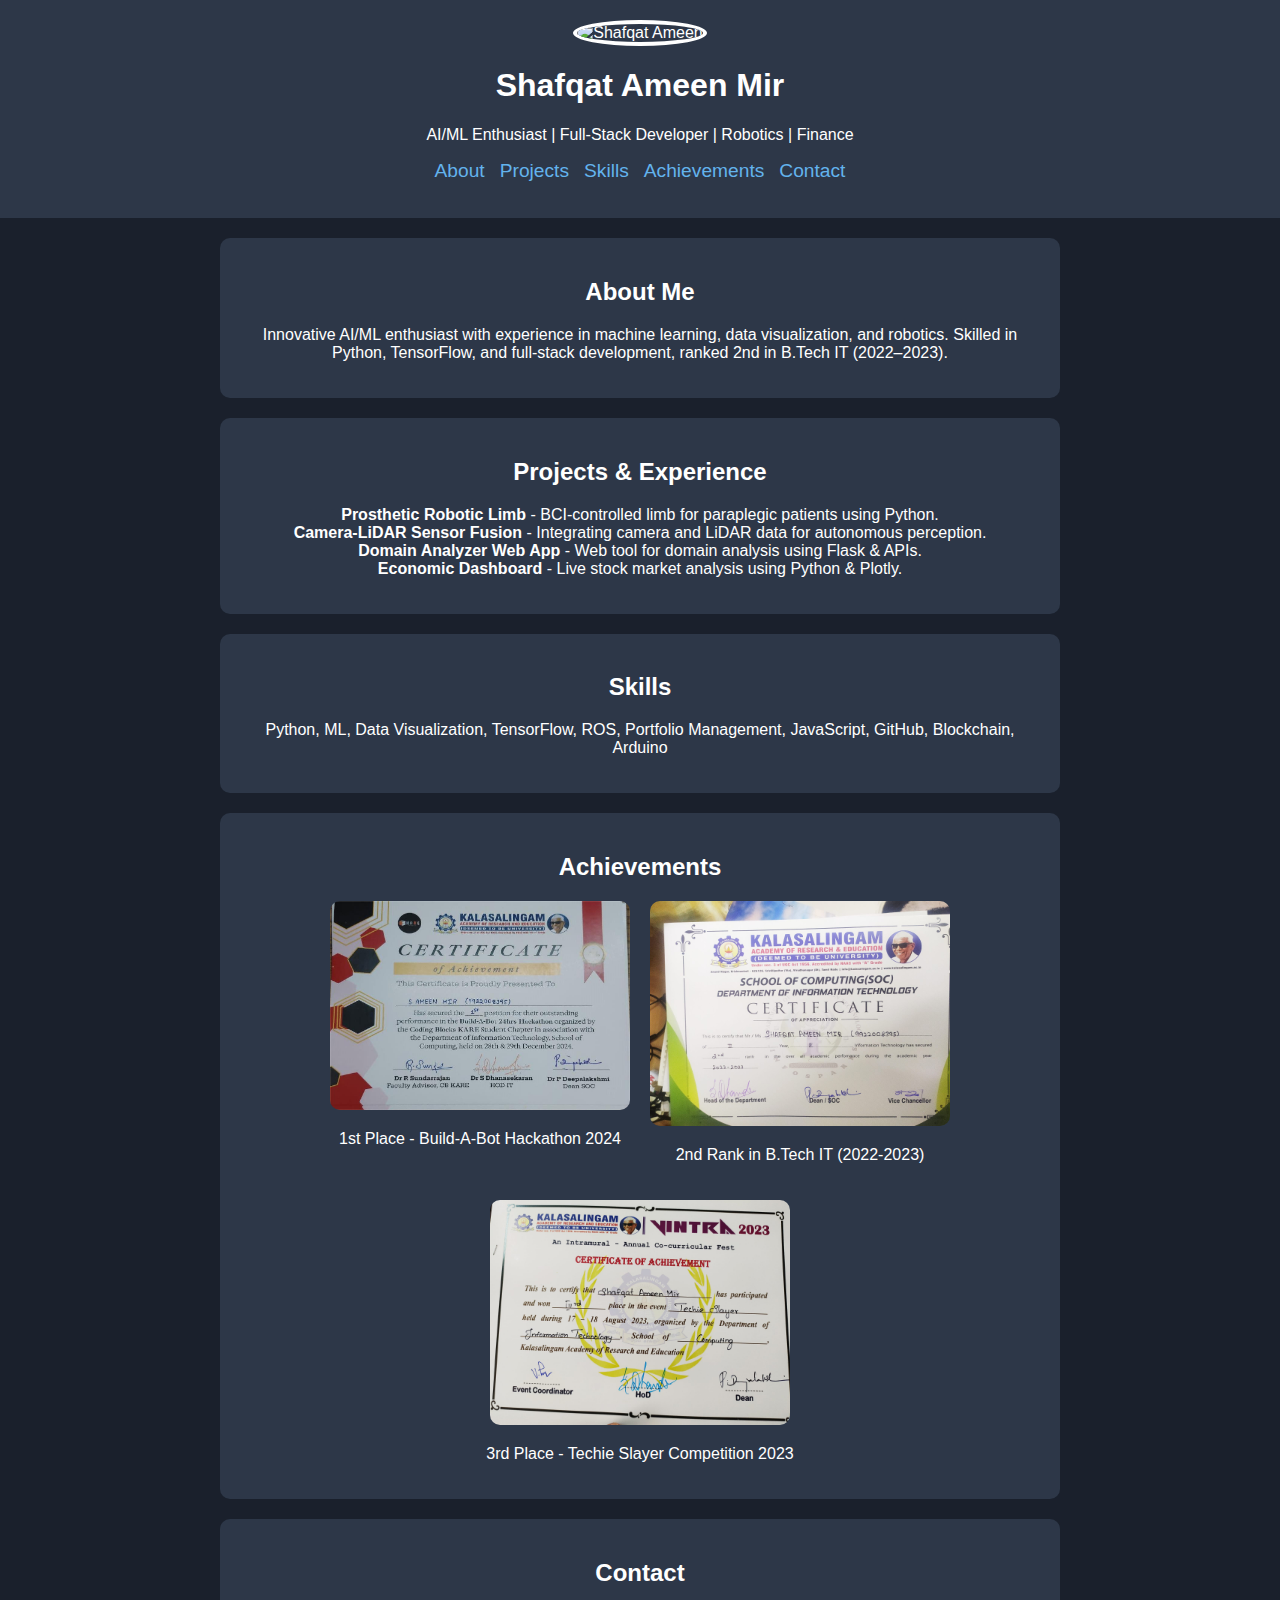
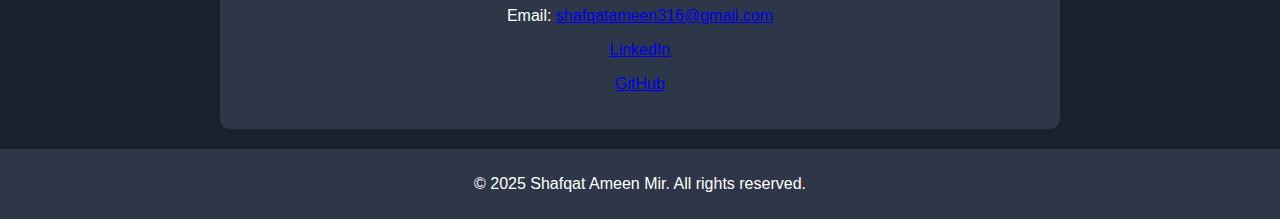
==== demo.html @ 9453c918 "added new features" ====
<!DOCTYPE html>
<html lang="en">
<head>
    <meta charset="UTF-8">
    <meta name="viewport" content="width=device-width, initial-scale=1.0">
    <title>Shafqat Ameen - Portfolio</title>
    <link rel="stylesheet" href="demo.css">
    <script defer src="script.js"></script>
</head>
<body>
    <header>
        <img src="content/formal.jpg" alt="Shafqat Ameen">
        <h1>Shafqat Ameen Mir</h1>
        <p>AI/ML Enthusiast | Full-Stack Developer | Robotics | Finance</p>
        <nav>
            <ul>
                <li><a href="#about">About</a></li>
                <li><a href="#projects">Projects</a></li>
                <li><a href="#skills">Skills</a></li>
                <li><a href="#achievements">Achievements</a></li>
                <li><a href="#contact">Contact</a></li>
            </ul>
        </nav>
    </header>
    
    <section id="about" class="content-section">
        <h2>About Me</h2>
        <p>Innovative AI/ML enthusiast with experience in machine learning, data visualization, and robotics. Skilled in Python, TensorFlow, and full-stack development, ranked 2nd in B.Tech IT (2022–2023).</p>
    </section>
    
    <section id="projects" class="content-section">
        <h2>Projects & Experience</h2>
        <ul>
            <li><strong>Prosthetic Robotic Limb</strong> - BCI-controlled limb for paraplegic patients using Python.</li>
            <li><strong>Camera-LiDAR Sensor Fusion</strong> - Integrating camera and LiDAR data for autonomous perception.</li>
            <li><strong>Domain Analyzer Web App</strong> - Web tool for domain analysis using Flask & APIs.</li>
            <li><strong>Economic Dashboard</strong> - Live stock market analysis using Python & Plotly.</li>
        </ul>
    </section>
    
    <section id="skills" class="content-section">
        <h2>Skills</h2>
        <p>Python, ML, Data Visualization, TensorFlow, ROS, Portfolio Management, JavaScript, GitHub, Blockchain, Arduino</p>
    </section>
    
    <section id="achievements" class="content-section">
        <h2>Achievements</h2>
        <div class="gallery">
            <div>
                <img src="content/achivement_bot.jpg" alt="Hackathon Win">
                <p>1st Place - Build-A-Bot Hackathon 2024</p>
            </div>
            <div>
                <img src="content/2nd_position_2nd_yr.jpg" alt="Academic Rank">
                <p>2nd Rank in B.Tech IT (2022-2023)</p>
            </div>
            <div>
                <img src="content/TechieSlayer_achievement.jpg" alt="Techie Slayer">
                <p>3rd Place - Techie Slayer Competition 2023</p>
            </div>
        </div>
    </section>
    
    <section id="contact" class="content-section">
        <h2>Contact</h2>
        <p>Email: <a href="mailto:shafqatameen316@gmail.com">shafqatameen316@gmail.com</a></p>
        <p><a href="https://www.linkedin.com/in/shafqat-ameen" target="_blank">LinkedIn</a></p>
        <p><a href="https://github.com/shafqatameen" target="_blank">GitHub</a></p>
    </section>
    
    <footer>
        <p>&copy; 2025 Shafqat Ameen Mir. All rights reserved.</p>
    </footer>

    <script>
        document.querySelectorAll('nav ul li a').forEach(anchor => {
            anchor.addEventListener('click', function(e) {
                e.preventDefault();
                const targetId = this.getAttribute('href').substring(1);
                document.getElementById(targetId).scrollIntoView({
                    behavior: 'smooth'
                });
            });
        });
    </script>
</body>
</html>
---- demo.css ----
/* styles.css */
body {
    background-color: #1a202c;
    color: white;
    font-family: Arial, sans-serif;
    margin: 0;
    padding: 0;
    text-align: center;
}

header {
    background-color: #2d3748;
    padding: 20px;
}

header img {
    width: 160px;
    height: 180px;
    border-radius: 50%;
    border: 4px solid white;
}

nav ul {
    list-style: none;
    padding: 0;
    display: flex;
    justify-content: center;
    gap: 15px;
}

nav ul li {
    display: inline;
}

nav ul li a {
    color: #63b3ed;
    text-decoration: none;
    font-size: 1.2rem;
}

.content-section {
    padding: 20px;
    margin: 20px auto;
    max-width: 800px;
    background-color: #2d3748;
    border-radius: 10px;
}

ul {
    list-style-type: none;
    padding: 0;
}

div.gallery {
    display: flex;
    flex-wrap: wrap;
    justify-content: center;
    gap: 20px;
}

div.gallery img {
    width: 100%;
    max-width: 300px;
    border-radius: 10px;
}

footer {
    background-color: #2d3748;
    padding: 10px;
    margin-top: 20px;
}
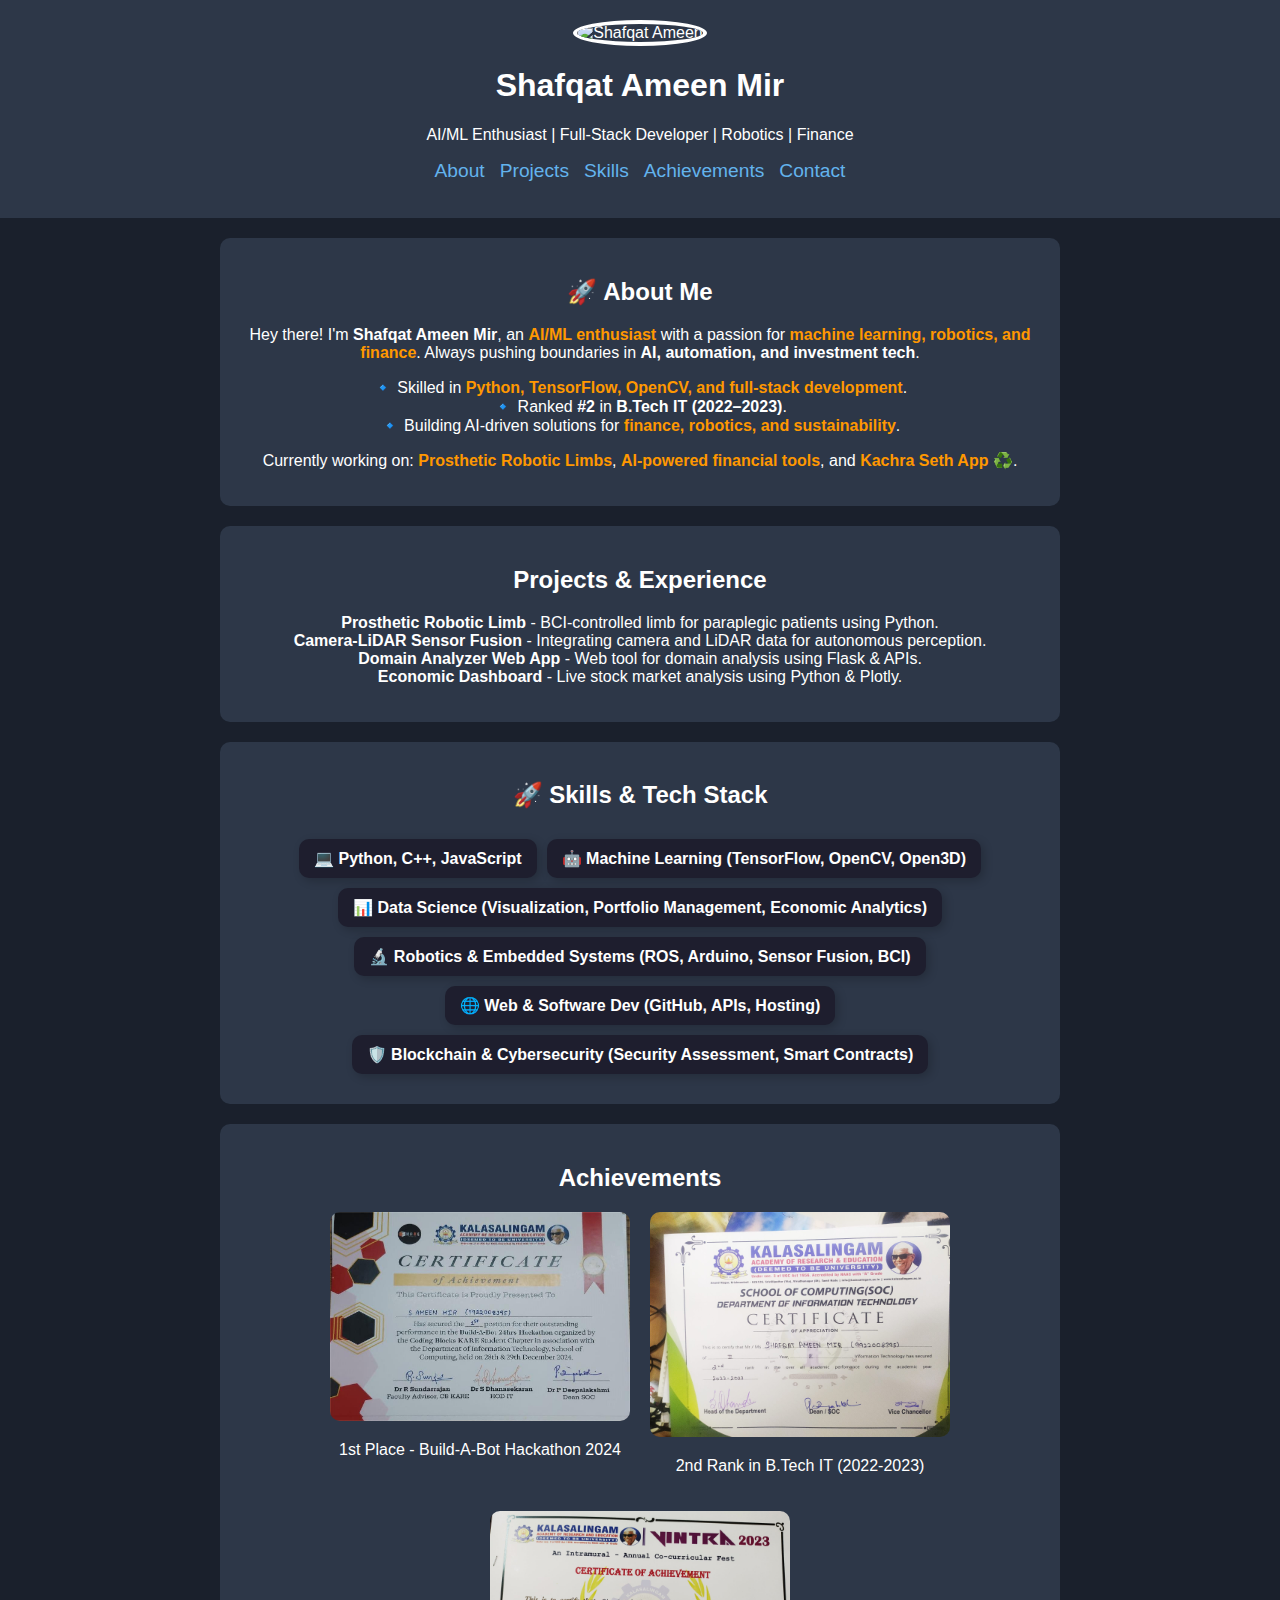
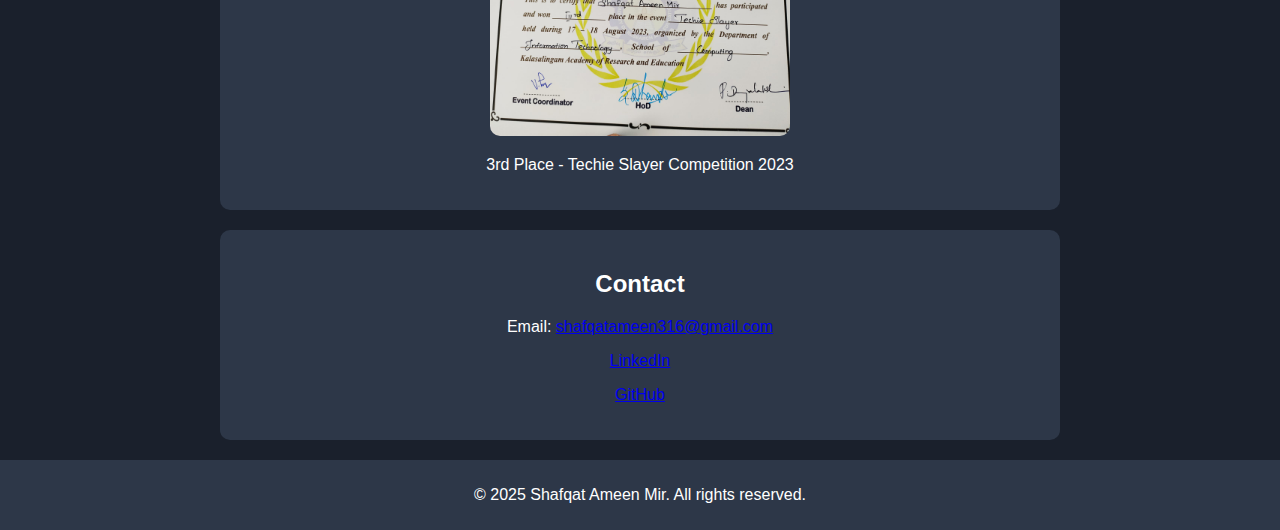
==== commit b3790367: "i modefied about me and skills section" ====
--- a/demo.html
+++ b/demo.html
@@ -24,8 +24,21 @@
     </header>
     
     <section id="about" class="content-section">
-        <h2>About Me</h2>
-        <p>Innovative AI/ML enthusiast with experience in machine learning, data visualization, and robotics. Skilled in Python, TensorFlow, and full-stack development, ranked 2nd in B.Tech IT (2022–2023).</p>
+        <h2>🚀 About Me</h2>
+        <p>
+            Hey there! I'm <strong>Shafqat Ameen Mir</strong>, an <span class="highlight">AI/ML enthusiast</span> with a passion for 
+            <span class="highlight">machine learning, robotics, and finance</span>. 
+            Always pushing boundaries in <strong>AI, automation, and investment tech</strong>. 
+        </p>
+        <p>
+            🔹 Skilled in <span class="highlight">Python, TensorFlow, OpenCV, and full-stack development</span>.  
+            <br>🔹 Ranked <strong>#2</strong> in <strong>B.Tech IT (2022–2023)</strong>.  
+            <br>🔹 Building AI-driven solutions for <span class="highlight">finance, robotics, and sustainability</span>.  
+        </p>
+        <p>
+            Currently working on: <span class="highlight">Prosthetic Robotic Limbs</span>, 
+            <span class="highlight">AI-powered financial tools</span>, and <span class="highlight">Kachra Seth App</span> ♻️.
+        </p>
     </section>
     
     <section id="projects" class="content-section">
@@ -39,9 +52,17 @@
     </section>
     
     <section id="skills" class="content-section">
-        <h2>Skills</h2>
-        <p>Python, ML, Data Visualization, TensorFlow, ROS, Portfolio Management, JavaScript, GitHub, Blockchain, Arduino</p>
+        <h2>🚀 Skills & Tech Stack</h2>
+        <div class="skills-container">
+            <span>💻 Python, C++, JavaScript</span>
+            <span>🤖 Machine Learning (TensorFlow, OpenCV, Open3D)</span>
+            <span>📊 Data Science (Visualization, Portfolio Management, Economic Analytics)</span>
+            <span>🔬 Robotics & Embedded Systems (ROS, Arduino, Sensor Fusion, BCI)</span>
+            <span>🌐 Web & Software Dev (GitHub, APIs, Hosting)</span>
+            <span>🛡️ Blockchain & Cybersecurity (Security Assessment, Smart Contracts)</span>
+        </div>
     </section>
+    
     
     <section id="achievements" class="content-section">
         <h2>Achievements</h2>
--- a/demo.css
+++ b/demo.css
@@ -70,3 +70,23 @@
     padding: 10px;
     margin-top: 20px;
 }
+
+    .skills-container {
+        display: flex;
+        flex-wrap: wrap;
+        gap: 10px;
+        justify-content: center;
+        padding: 10px;
+    }
+    .skills-container span {
+        background: #1e1e2e;
+        color: #fff;
+        padding: 10px 15px;
+        border-radius: 10px;
+        font-weight: bold;
+        box-shadow: 3px 3px 10px rgba(0, 0, 0, 0.2);
+    }
+    .highlight {
+        color: #ff9800;
+        font-weight: bold;
+    }
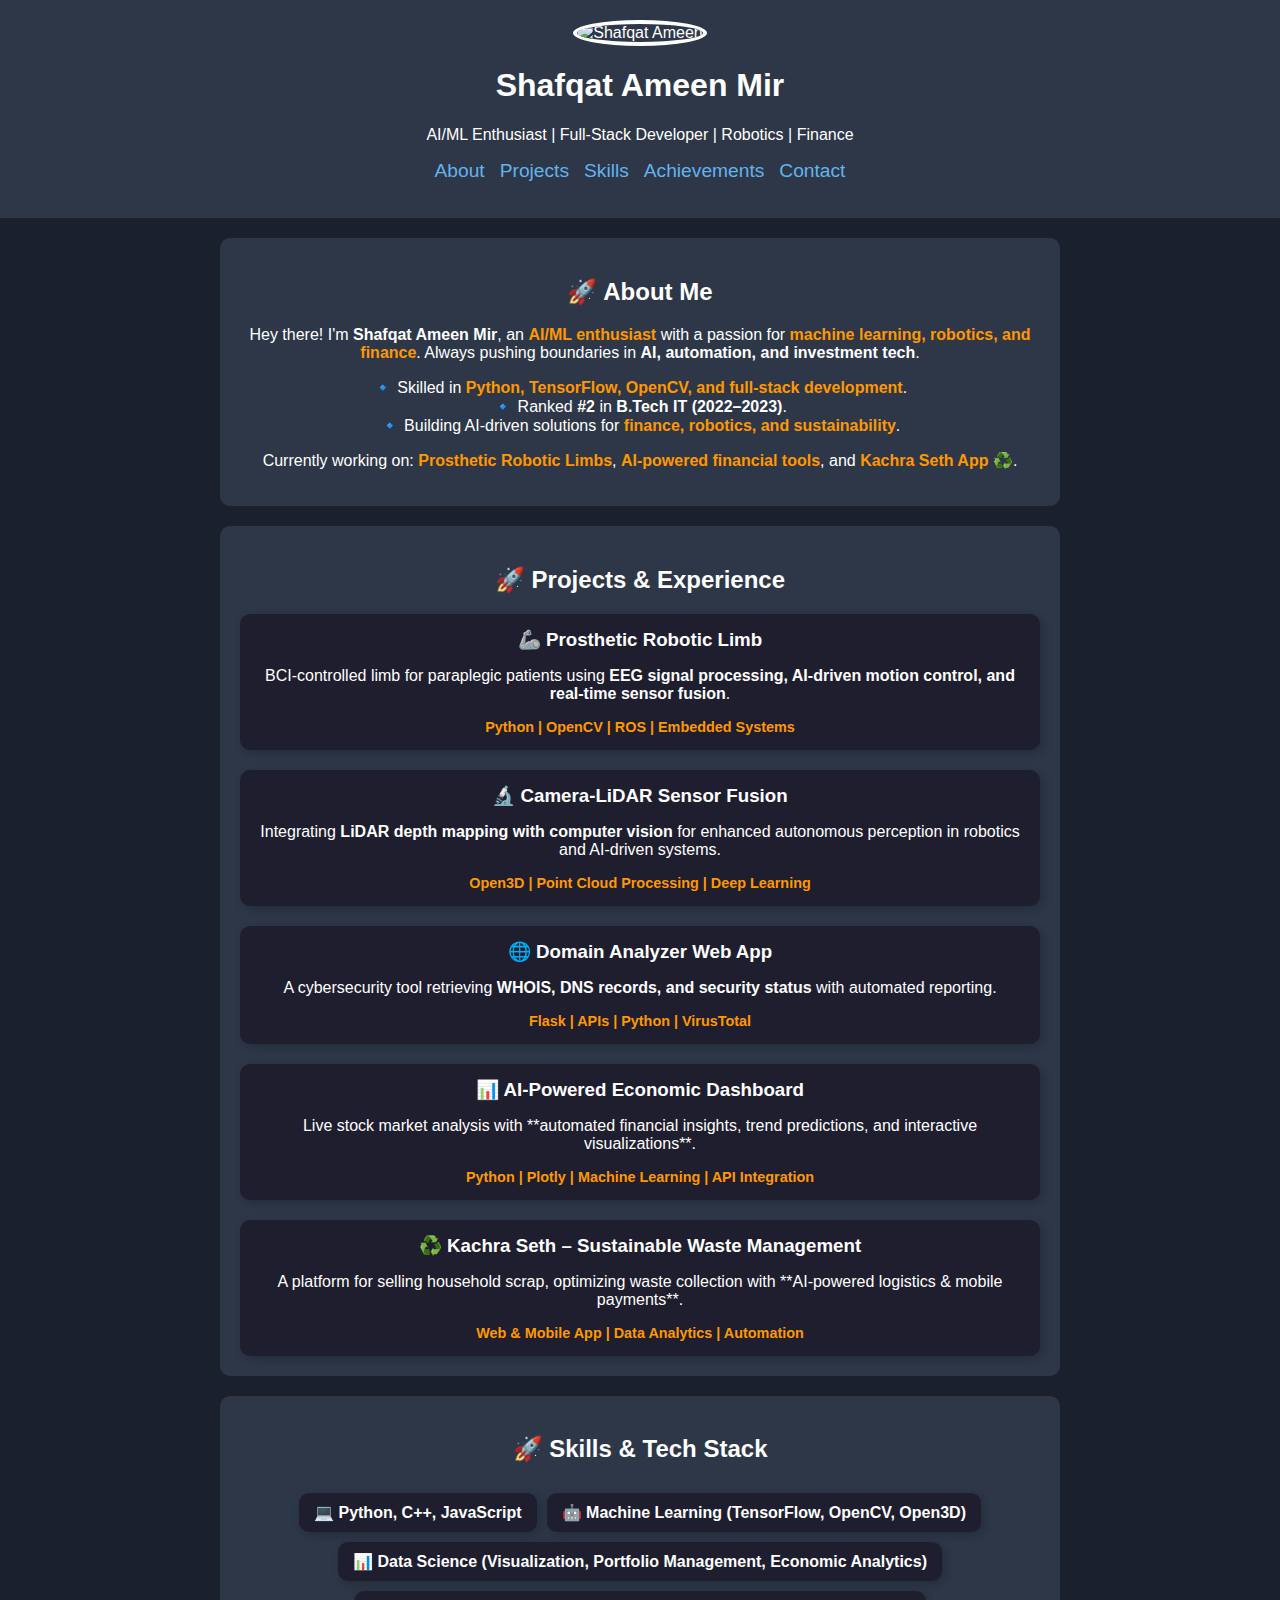
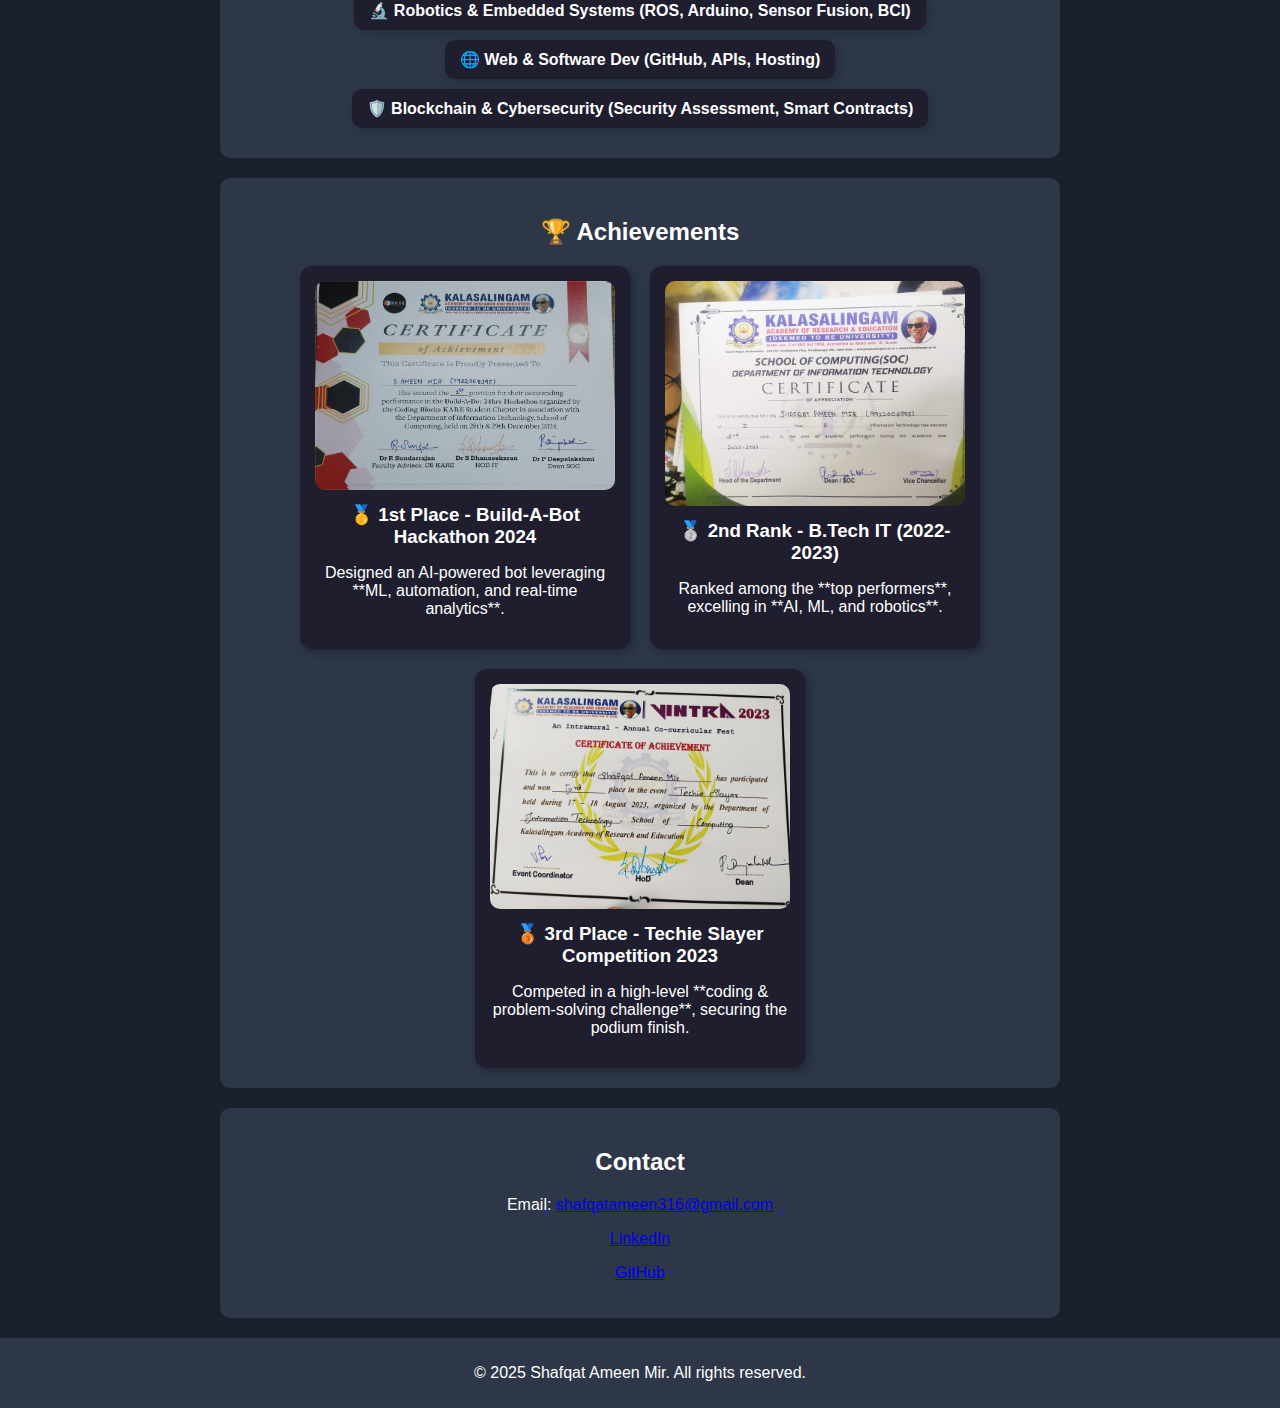
==== commit db6920e5: "modified once again" ====
--- a/demo.html
+++ b/demo.html
@@ -42,13 +42,38 @@
     </section>
     
     <section id="projects" class="content-section">
-        <h2>Projects & Experience</h2>
-        <ul>
-            <li><strong>Prosthetic Robotic Limb</strong> - BCI-controlled limb for paraplegic patients using Python.</li>
-            <li><strong>Camera-LiDAR Sensor Fusion</strong> - Integrating camera and LiDAR data for autonomous perception.</li>
-            <li><strong>Domain Analyzer Web App</strong> - Web tool for domain analysis using Flask & APIs.</li>
-            <li><strong>Economic Dashboard</strong> - Live stock market analysis using Python & Plotly.</li>
-        </ul>
+        <h2>🚀 Projects & Experience</h2>
+        <div class="project-container">
+            <div class="project">
+                <h3>🦾 Prosthetic Robotic Limb</h3>
+                <p>BCI-controlled limb for paraplegic patients using <strong>EEG signal processing, AI-driven motion control, and real-time sensor fusion</strong>.</p>
+                <span class="tech-stack">Python | OpenCV | ROS | Embedded Systems</span>
+            </div>
+    
+            <div class="project">
+                <h3>🔬 Camera-LiDAR Sensor Fusion</h3>
+                <p>Integrating <strong>LiDAR depth mapping with computer vision</strong> for enhanced autonomous perception in robotics and AI-driven systems.</p>
+                <span class="tech-stack">Open3D | Point Cloud Processing | Deep Learning</span>
+            </div>
+    
+            <div class="project">
+                <h3>🌐 Domain Analyzer Web App</h3>
+                <p>A cybersecurity tool retrieving <strong>WHOIS, DNS records, and security status</strong> with automated reporting.</p>
+                <span class="tech-stack">Flask | APIs | Python | VirusTotal</span>
+            </div>
+    
+            <div class="project">
+                <h3>📊 AI-Powered Economic Dashboard</h3>
+                <p>Live stock market analysis with **automated financial insights, trend predictions, and interactive visualizations**.</p>
+                <span class="tech-stack">Python | Plotly | Machine Learning | API Integration</span>
+            </div>
+    
+            <div class="project">
+                <h3>♻️ Kachra Seth – Sustainable Waste Management</h3>
+                <p>A platform for selling household scrap, optimizing waste collection with **AI-powered logistics & mobile payments**.</p>
+                <span class="tech-stack">Web & Mobile App | Data Analytics | Automation</span>
+            </div>
+        </div>
     </section>
     
     <section id="skills" class="content-section">
@@ -65,19 +90,22 @@
     
     
     <section id="achievements" class="content-section">
-        <h2>Achievements</h2>
+        <h2>🏆 Achievements</h2>
         <div class="gallery">
-            <div>
+            <div class="achievement">
                 <img src="content/achivement_bot.jpg" alt="Hackathon Win">
-                <p>1st Place - Build-A-Bot Hackathon 2024</p>
+                <h3>🥇 1st Place - Build-A-Bot Hackathon 2024</h3>
+                <p>Designed an AI-powered bot leveraging **ML, automation, and real-time analytics**.</p>
             </div>
-            <div>
+            <div class="achievement">
                 <img src="content/2nd_position_2nd_yr.jpg" alt="Academic Rank">
-                <p>2nd Rank in B.Tech IT (2022-2023)</p>
+                <h3>🥈 2nd Rank - B.Tech IT (2022-2023)</h3>
+                <p>Ranked among the **top performers**, excelling in **AI, ML, and robotics**.</p>
             </div>
-            <div>
+            <div class="achievement">
                 <img src="content/TechieSlayer_achievement.jpg" alt="Techie Slayer">
-                <p>3rd Place - Techie Slayer Competition 2023</p>
+                <h3>🥉 3rd Place - Techie Slayer Competition 2023</h3>
+                <p>Competed in a high-level **coding & problem-solving challenge**, securing the podium finish.</p>
             </div>
         </div>
     </section>
--- a/demo.css
+++ b/demo.css
@@ -70,7 +70,7 @@
     padding: 10px;
     margin-top: 20px;
 }
-
+/*🚀 Skills & Tech Stack*/
     .skills-container {
         display: flex;
         flex-wrap: wrap;
@@ -86,7 +86,59 @@
         font-weight: bold;
         box-shadow: 3px 3px 10px rgba(0, 0, 0, 0.2);
     }
+
+
     .highlight {
         color: #ff9800;
         font-weight: bold;
     }
+    /*🚀 Projects & Experience*/
+    .project-container {
+        display: flex;
+        flex-direction: column;
+        gap: 20px;
+    }
+    .project {
+        background: #1e1e2e;
+        color: #fff;
+        padding: 15px;
+        border-radius: 10px;
+        box-shadow: 3px 3px 10px rgba(0, 0, 0, 0.2);
+    }
+    .project h3 {
+        margin: 0 0 5px 0;
+    }
+    .tech-stack {
+        display: block;
+        margin-top: 8px;
+        font-size: 0.9em;
+        color: #ff9800;
+        font-weight: bold;
+    }
+
+    .gallery {
+        display: flex;
+        flex-wrap: wrap;
+        gap: 20px;
+        justify-content: center;
+    }
+    .achievement {
+        background: #1e1e2e;
+        color: #fff;
+        padding: 15px;
+        border-radius: 12px;
+        text-align: center;
+        width: 300px;
+        box-shadow: 3px 3px 10px rgba(0, 0, 0, 0.3);
+        transition: transform 0.3s ease-in-out;
+    }
+    .achievement img {
+        width: 100%;
+        border-radius: 8px;
+    }
+    .achievement h3 {
+        margin: 10px 0 5px;
+    }
+    .achievement:hover {
+        transform: scale(1.05);
+    }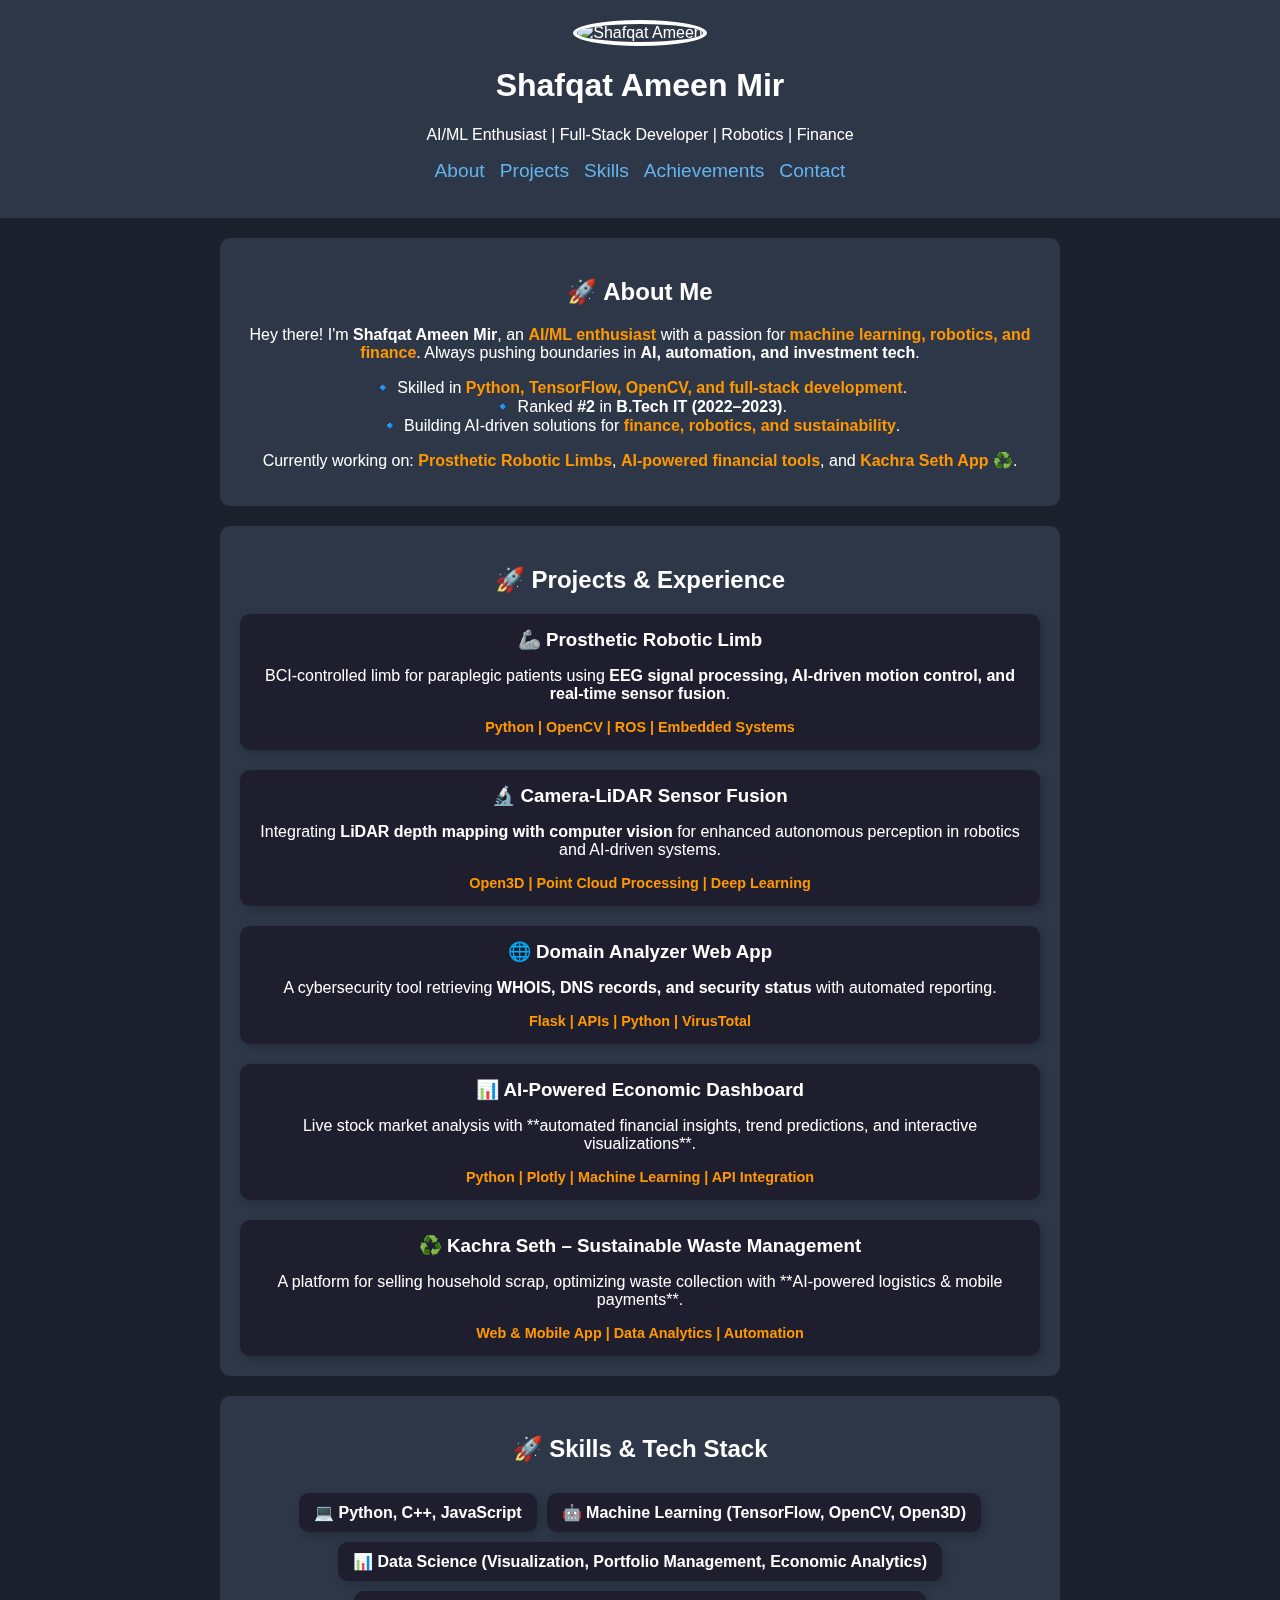
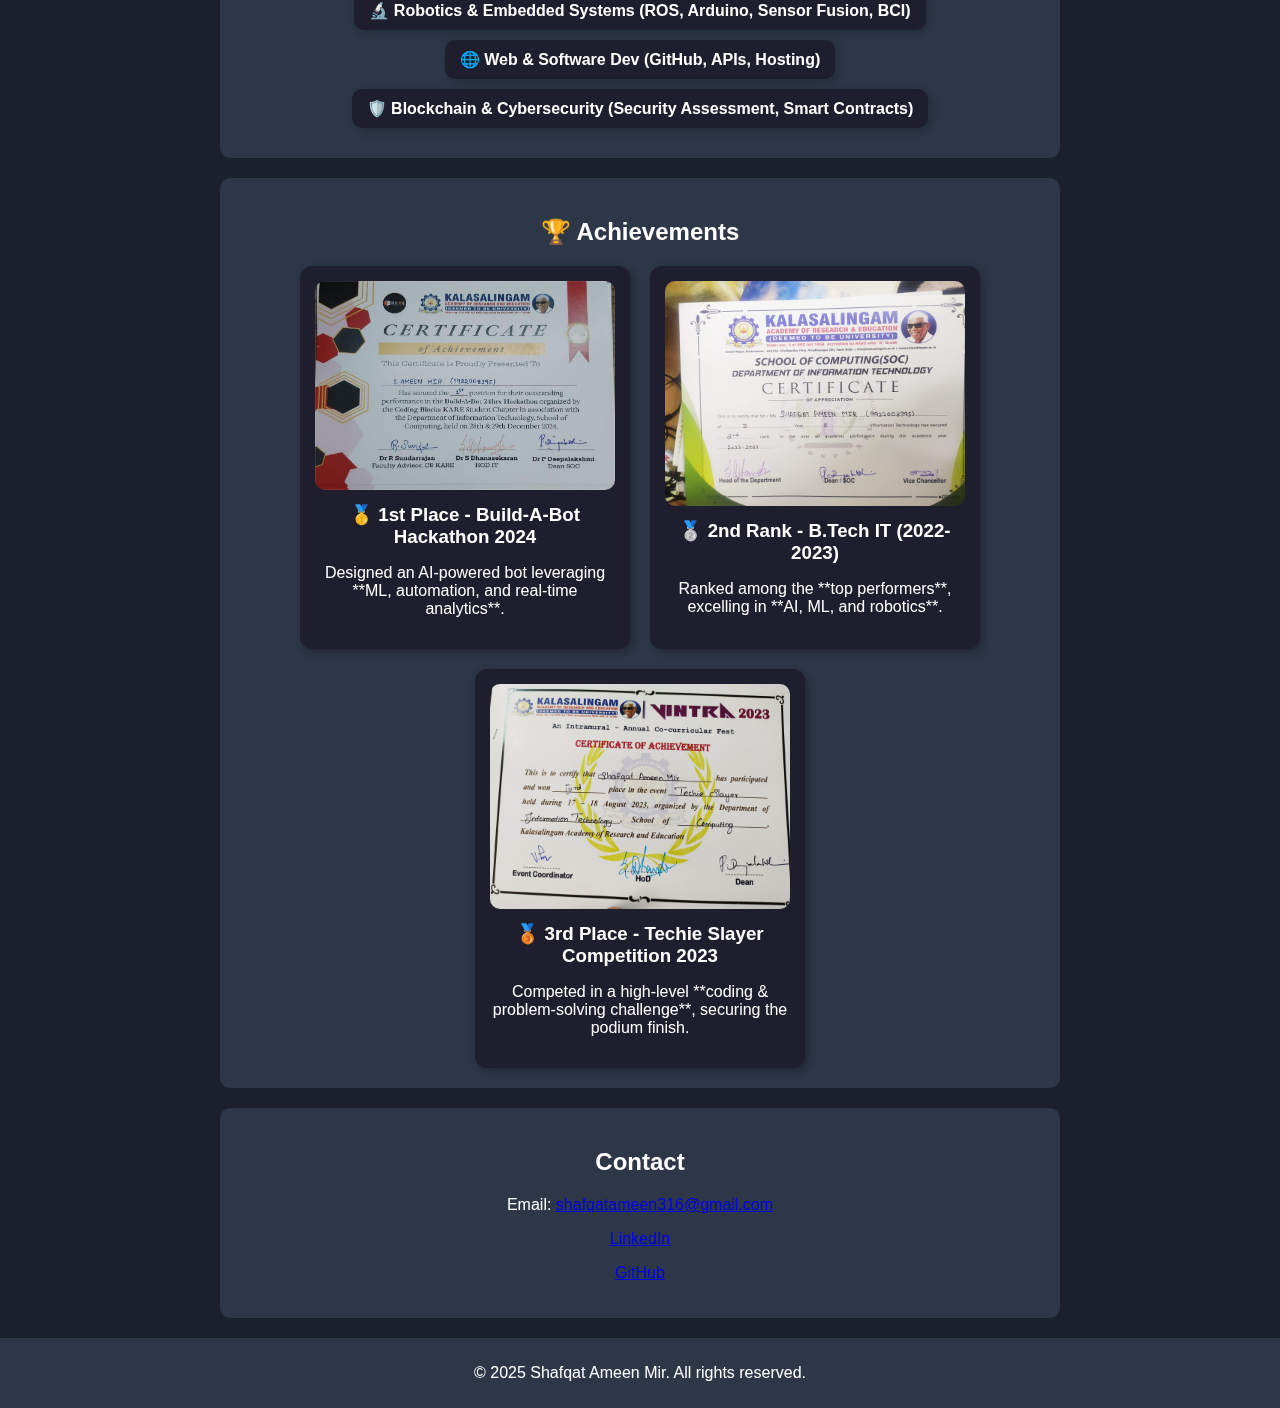
==== commit de39d559: "going to change the main file as 2nd file" ====
--- a/demo.html
+++ b/demo.html
@@ -6,8 +6,52 @@
     <title>Shafqat Ameen - Portfolio</title>
     <link rel="stylesheet" href="demo.css">
     <script defer src="script.js"></script>
+    <script src="https://cdnjs.cloudflare.com/ajax/libs/three.js/r128/three.min.js"></script>
+<script>
+    // 🌟 Three.js Particle Background
+    let scene = new THREE.Scene();
+    let camera = new THREE.PerspectiveCamera(75, window.innerWidth / window.innerHeight, 0.1, 1000);
+    let renderer = new THREE.WebGLRenderer({ canvas: document.getElementById("bgCanvas"), alpha: true });
+
+    renderer.setSize(window.innerWidth, window.innerHeight);
+    document.body.appendChild(renderer.domElement);
+
+    let particles = new THREE.Geometry();
+    let particleMaterial = new THREE.PointsMaterial({ color: 0x63b3ed, size: 2 });
+
+    for (let i = 0; i < 300; i++) {
+        let particle = new THREE.Vector3(
+            (Math.random() - 0.5) * 1000,
+            (Math.random() - 0.5) * 1000,
+            (Math.random() - 0.5) * 1000
+        );
+        particles.vertices.push(particle);
+    }
+
+    let particleSystem = new THREE.Points(particles, particleMaterial);
+    scene.add(particleSystem);
+
+    camera.position.z = 100;
+
+    function animate() {
+        requestAnimationFrame(animate);
+        particleSystem.rotation.y += 0.001;
+        renderer.render(scene, camera);
+    }
+    animate();
+
+    window.addEventListener("resize", function () {
+        renderer.setSize(window.innerWidth, window.innerHeight);
+        camera.aspect = window.innerWidth / window.innerHeight;
+        camera.updateProjectionMatrix();
+    });
+</script>
+
 </head>
 <body>
+    <canvas id="bgCanvas"></canvas>
+    <div class="dragon"></div>
+
     <header>
         <img src="content/formal.jpg" alt="Shafqat Ameen">
         <h1>Shafqat Ameen Mir</h1>
--- a/demo.css
+++ b/demo.css
@@ -141,4 +141,44 @@
     }
     .achievement:hover {
         transform: scale(1.05);
-    }+    }
+
+/* 🔥 Background Canvas */
+#bgCanvas {
+    position: fixed;
+    top: 0;
+    left: 0;
+    width: 100%;
+    height: 100%;
+    z-index: -1;
+}
+
+/* 🐉 Floating Dragon Animation */
+.dragon {
+    position: fixed;
+    bottom: 10%;
+    left: -150px;
+    width: 150px;
+    height: 100px;
+    background: url("content/dragon.png") no-repeat;
+    background-size: contain;
+    animation: dragonFly 10s infinite linear;
+}
+
+@keyframes dragonFly {
+    0% {
+        left: -150px;
+        opacity: 0;
+        transform: rotate(0deg);
+    }
+    50% {
+        left: 50%;
+        opacity: 1;
+        transform: rotate(5deg);
+    }
+    100% {
+        left: 120%;
+        opacity: 0;
+        transform: rotate(0deg);
+    }
+}
